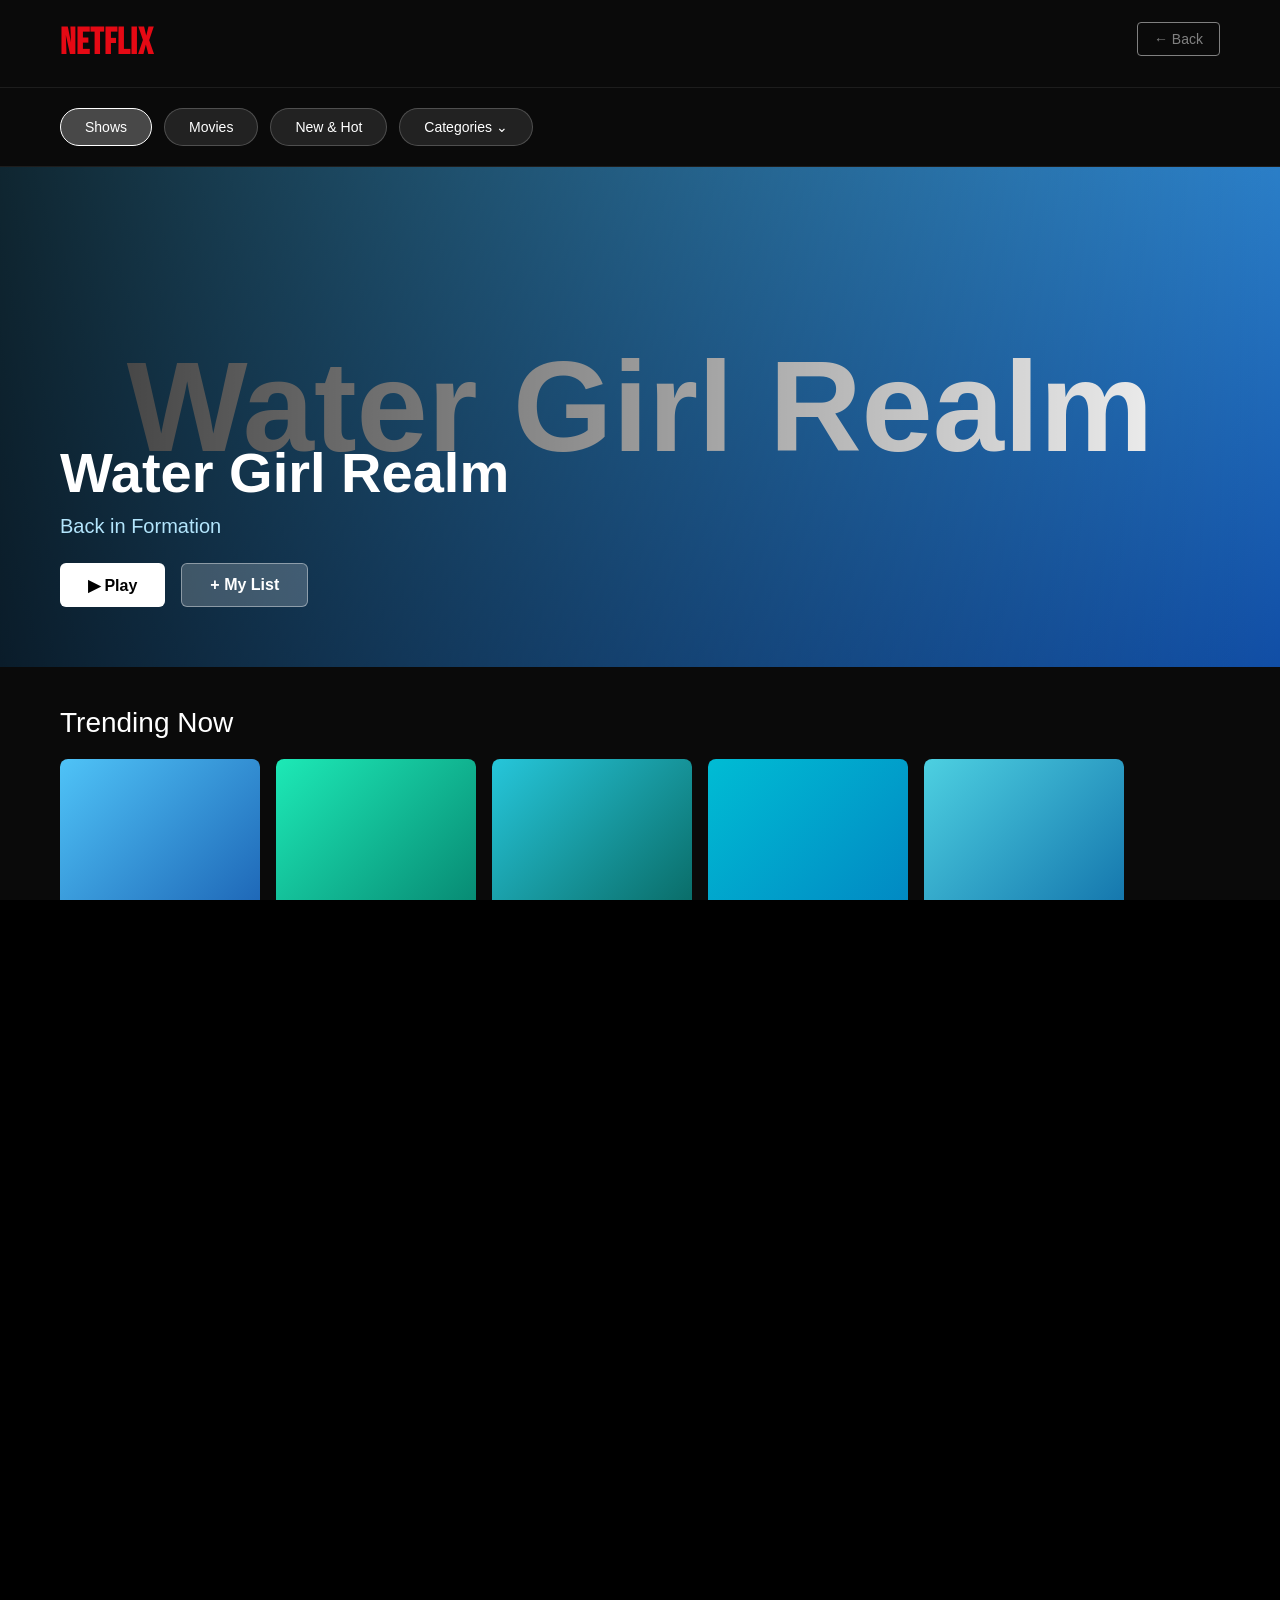
==== nourisher.html @ 28d0dcf1 "Add Nourisher profile page with hero section and three content sections with tiles" ====
<!DOCTYPE html>
<html lang="en">
<head>
    <meta charset="UTF-8">
    <meta name="viewport" content="width=device-width, initial-scale=1.0">
    <title>Netflix - Nourisher</title>
    <link rel="stylesheet" href="styles.css">
    <link rel="preconnect" href="https://fonts.googleapis.com">
    <link rel="preconnect" href="https://fonts.gstatic.com" crossorigin>
    <link href="https://fonts.googleapis.com/css2?family=Netflix+Sans:wght@400;500;700&family=Bebas+Neue&display=swap" rel="stylesheet">
</head>
<body class="nourisher-page">
    <header class="top-bar">
        <div class="logo">NETFLIX</div>
        <button class="back-btn" id="backBtn">← Back</button>
    </header>

    <nav class="nav-tabs">
        <button class="nav-tab active" data-tab="shows">Shows</button>
        <button class="nav-tab" data-tab="movies">Movies</button>
        <button class="nav-tab" data-tab="new">New & Hot</button>
        <button class="nav-tab" data-tab="categories">Categories ⌄</button>
    </nav>

    <!-- Hero Section -->
    <section class="hero-section">
        <div class="hero-image" style="background-image: url('data:image/svg+xml,<svg xmlns=%22http://www.w3.org/2000/svg%22 viewBox=%220 0 1200 600%22><defs><linearGradient id=%22g%22 x1=%220%25%22 y1=%220%25%22 x2=%22100%25%22 y2=%22100%25%22><stop offset=%220%25%22 style=%22stop-color:%234fc3f7;stop-opacity:1%22 /><stop offset=%22100%25%22 style=%22stop-color:%230d47a1;stop-opacity:1%22 /></linearGradient></defs><rect width=%221200%22 height=%22600%22 fill=%22url(%23g)%22/><text x=%22600%22 y=%22300%22 font-size=%22120%22 font-weight=%22bold%22 text-anchor=%22middle%22 dominant-baseline=%22middle%22 fill=%22white%22 font-family=%22Arial%22>Water Girl Realm</text></svg>')">
        </div>
        <div class="hero-overlay">
            <h1 class="hero-title">Water Girl Realm</h1>
            <p class="hero-subtitle">Back in Formation</p>
            <div class="hero-buttons">
                <button class="play-btn">▶ Play</button>
                <button class="list-btn">+ My List</button>
            </div>
        </div>
    </section>

    <!-- Section 1 -->
    <section class="content-section">
        <h2 class="section-title">Trending Now</h2>
        <div class="tiles-scroll">
            <div class="tile" data-message="You've got this! 💪">
                <div class="tile-image" style="background: linear-gradient(135deg, #4fc3f7 0%, #0d47a1 100%);"></div>
                <p class="tile-label">Amazing</p>
            </div>
            <div class="tile" data-message="Keep shining! ✨">
                <div class="tile-image" style="background: linear-gradient(135deg, #1de9b6 0%, #00695c 100%);"></div>
                <p class="tile-label">Wonderful</p>
            </div>
            <div class="tile" data-message="You're a star! ⭐">
                <div class="tile-image" style="background: linear-gradient(135deg, #26c6da 0%, #004d40 100%);"></div>
                <p class="tile-label">Incredible</p>
            </div>
            <div class="tile" data-message="Never give up! 🎯">
                <div class="tile-image" style="background: linear-gradient(135deg, #00bcd4 0%, #0277bd 100%);"></div>
                <p class="tile-label">Unstoppable</p>
            </div>
            <div class="tile" data-message="You're the best! 🏆">
                <div class="tile-image" style="background: linear-gradient(135deg, #4dd0e1 0%, #01579b 100%);"></div>
                <p class="tile-label">Champion</p>
            </div>
        </div>
    </section>

    <!-- Section 2 -->
    <section class="content-section">
        <h2 class="section-title">Water Goddess Collection</h2>
        <div class="tiles-scroll">
            <div class="tile" data-message="Flow like water! 💧">
                <div class="tile-image" style="background: linear-gradient(135deg, #81d4fa 0%, #0288d1 100%);"></div>
                <p class="tile-label">Flow</p>
            </div>
            <div class="tile" data-message="Be flexible! 🌊">
                <div class="tile-image" style="background: linear-gradient(135deg, #b3e5fc 0%, #0277bd 100%);"></div>
                <p class="tile-label">Adaptive</p>
            </div>
            <div class="tile" data-message="Make waves! 🌊">
                <div class="tile-image" style="background: linear-gradient(135deg, #4fc3f7 0%, #01579b 100%);"></div>
                <p class="tile-label">Bold</p>
            </div>
            <div class="tile" data-message="Stay pure! 💎">
                <div class="tile-image" style="background: linear-gradient(135deg, #80deea 0%, #0288d1 100%);"></div>
                <p class="tile-label">Pure</p>
            </div>
            <div class="tile" data-message="Go with the flow! 🌊">
                <div class="tile-image" style="background: linear-gradient(135deg, #4dd0e1 0%, #00838f 100%);"></div>
                <p class="tile-label">Natural</p>
            </div>
        </div>
    </section>

    <!-- Section 3 -->
    <section class="content-section">
        <h2 class="section-title">Exclusive Fan-Favorite</h2>
        <div class="tiles-scroll">
            <div class="tile" data-message="You inspire others! 💫">
                <div class="tile-image" style="background: linear-gradient(135deg, #00bcd4 0%, #004d40 100%);"></div>
                <p class="tile-label">Inspiring</p>
            </div>
            <div class="tile" data-message="Your strength is boundless! 💪">
                <div class="tile-image" style="background: linear-gradient(135deg, #26c6da 0%, #00695c 100%);"></div>
                <p class="tile-label">Strength</p>
            </div>
            <div class="tile" data-message="Change the world! 🌍">
                <div class="tile-image" style="background: linear-gradient(135deg, #80deea 0%, #0288d1 100%);"></div>
                <p class="tile-label">Transform</p>
            </div>
            <div class="tile" data-message="You're divine! 👑">
                <div class="tile-image" style="background: linear-gradient(135deg, #4fc3f7 0%, #0277bd 100%);"></div>
                <p class="tile-label">Royal</p>
            </div>
            <div class="tile" data-message="Keep growing! 🌱">
                <div class="tile-image" style="background: linear-gradient(135deg, #1de9b6 0%, #00695c 100%);"></div>
                <p class="tile-label">Growth</p>
            </div>
        </div>
    </section>

    <!-- Message Modal -->
    <div class="tile-modal" id="tileModal">
        <div class="modal-content">
            <p class="modal-message" id="modalMessage"></p>
            <button class="modal-close" id="modalClose">✕</button>
        </div>
    </div>

    <script src="nourisher.js"></script>
</body>
</html>
---- styles.css ----
* {
    margin: 0;
    padding: 0;
    box-sizing: border-box;
}

.netflix-intro {
    position: fixed;
    inset: 0;
    background-color: #000;
    z-index: 9999;
    display: flex;
    align-items: center;
    justify-content: center;
    animation: introFadeOut 0.8s ease-in 3.2s forwards;
}

.intro-logo {
    font-family: 'Bebas Neue', sans-serif;
    font-size: clamp(80px, 18vw, 220px);
    color: #e50914;
    letter-spacing: 4px;
    display: flex;
    transform: scale(0.3);
    opacity: 0;
    animation: introZoom 2.4s cubic-bezier(0.2, 0.8, 0.2, 1) forwards;
    text-shadow:
        0 0 20px rgba(229, 9, 20, 0.7),
        0 0 60px rgba(229, 9, 20, 0.4);
}

.intro-letter {
    display: inline-block;
    opacity: 0;
    transform: translateY(40px);
    animation: letterDrop 0.5s ease-out forwards;
}

.intro-letter:nth-child(1) { animation-delay: 0.1s; }
.intro-letter:nth-child(2) { animation-delay: 0.2s; }
.intro-letter:nth-child(3) { animation-delay: 0.3s; }
.intro-letter:nth-child(4) { animation-delay: 0.4s; }
.intro-letter:nth-child(5) { animation-delay: 0.5s; }
.intro-letter:nth-child(6) { animation-delay: 0.6s; }
.intro-letter:nth-child(7) { animation-delay: 0.7s; }

@keyframes introZoom {
    0% {
        transform: scale(0.3);
        opacity: 0;
    }
    40% {
        transform: scale(1);
        opacity: 1;
    }
    80% {
        transform: scale(1);
        opacity: 1;
    }
    100% {
        transform: scale(1.4);
        opacity: 0.9;
    }
}

@keyframes letterDrop {
    0% {
        opacity: 0;
        transform: translateY(40px);
    }
    100% {
        opacity: 1;
        transform: translateY(0);
    }
}

@keyframes introFadeOut {
    0% {
        opacity: 1;
        visibility: visible;
    }
    100% {
        opacity: 0;
        visibility: hidden;
    }
}

.netflix-intro.done {
    display: none;
}

.profile-container,
.top-bar {
    opacity: 0;
    animation: contentFadeIn 1s ease-out 3.6s forwards;
}

@keyframes contentFadeIn {
    from { opacity: 0; transform: translateY(10px); }
    to { opacity: 1; transform: translateY(0); }
}

html, body {
    height: 100%;
    background-color: #000;
    color: #fff;
    font-family: 'Netflix Sans', 'Helvetica Neue', Helvetica, Arial, sans-serif;
    overflow-x: hidden;
}

.top-bar {
    padding: 22px 60px;
    border-bottom: 1px solid rgba(255, 255, 255, 0.08);
}

.logo {
    color: #e50914;
    font-family: 'Bebas Neue', sans-serif;
    font-size: 36px;
    font-weight: 700;
    letter-spacing: 1px;
}

.profile-container {
    min-height: calc(100vh - 90px);
    display: flex;
    flex-direction: column;
    align-items: center;
    justify-content: center;
    padding: 40px 20px;
}

.title {
    font-size: 56px;
    font-weight: 400;
    margin-bottom: 50px;
    color: #fff;
    text-align: center;
    letter-spacing: -0.5px;
}

.profiles {
    display: flex;
    gap: 40px;
    flex-wrap: wrap;
    justify-content: center;
    margin-bottom: 60px;
}

.profile {
    display: flex;
    flex-direction: column;
    align-items: center;
    cursor: pointer;
    transition: transform 0.2s ease;
}

.profile-avatar {
    width: 180px;
    height: 180px;
    border-radius: 8px;
    display: flex;
    align-items: center;
    justify-content: center;
    border: 3px solid transparent;
    transition: border-color 0.2s ease, transform 0.2s ease;
    position: relative;
    overflow: hidden;
}

.provider-avatar {
    background: linear-gradient(135deg, #e50914 0%, #b00710 100%);
}

.nourisher-avatar {
    background: linear-gradient(135deg, #1e88e5 0%, #0d47a1 100%);
}

.avatar-letter {
    font-size: 100px;
    font-weight: 700;
    color: #fff;
    text-shadow: 0 4px 12px rgba(0, 0, 0, 0.3);
    font-family: 'Bebas Neue', sans-serif;
}

.profile:hover .profile-avatar {
    border-color: #fff;
    transform: scale(1.02);
}

.profile:hover .profile-name {
    color: #fff;
}

.profile-name {
    margin-top: 18px;
    font-size: 20px;
    color: #808080;
    transition: color 0.2s ease;
    font-weight: 500;
}

.profile-tag {
    margin-top: 8px;
    font-size: 13px;
    font-weight: 700;
    letter-spacing: 1.5px;
    text-transform: uppercase;
    padding: 4px 12px;
    border-radius: 20px;
    opacity: 0.85;
    transition: opacity 0.2s ease, transform 0.2s ease;
}

.profile:hover .profile-tag {
    opacity: 1;
    transform: scale(1.05);
}

.fire-tag {
    color: #ff6b35;
    background: rgba(255, 107, 53, 0.15);
    border: 1px solid rgba(255, 107, 53, 0.4);
}

.water-tag {
    color: #4fc3f7;
    background: rgba(79, 195, 247, 0.15);
    border: 1px solid rgba(79, 195, 247, 0.4);
}

.manage-btn {
    background: transparent;
    border: 1px solid #808080;
    color: #808080;
    padding: 10px 28px;
    font-size: 16px;
    letter-spacing: 2px;
    cursor: pointer;
    transition: color 0.2s ease, border-color 0.2s ease;
    font-family: inherit;
    text-transform: uppercase;
}

.manage-btn:hover {
    color: #fff;
    border-color: #fff;
}

/* ── Provider roast modal ── */

.roast-overlay {
    position: fixed;
    inset: 0;
    background: rgba(0, 0, 0, 0.85);
    z-index: 9998;
    display: flex;
    align-items: center;
    justify-content: center;
    opacity: 0;
    visibility: hidden;
    transition: opacity 0.3s ease, visibility 0.3s ease;
}

.roast-overlay.show {
    opacity: 1;
    visibility: visible;
}

.roast-box {
    background: #1a1a1a;
    border: 2px solid #e50914;
    border-radius: 16px;
    padding: 48px 40px 36px;
    max-width: 480px;
    width: 90%;
    text-align: center;
    display: flex;
    flex-direction: column;
    align-items: center;
    gap: 20px;
    transform: scale(0.5) rotate(-6deg);
    opacity: 0;
    transition: transform 0.5s cubic-bezier(0.34, 1.56, 0.64, 1), opacity 0.4s ease;
}

.roast-overlay.show .roast-box {
    transform: scale(1) rotate(0deg);
    opacity: 1;
}

.roast-emoji {
    font-size: 64px;
    animation: heartbeat 1.2s ease-in-out infinite;
    display: block;
}

@keyframes heartbeat {
    0%, 100% { transform: scale(1) rotate(0deg); }
    25%       { transform: scale(1.2) rotate(-5deg); }
    50%       { transform: scale(1.1) rotate(5deg); }
    75%       { transform: scale(1.25) rotate(-3deg); }
}

.roast-text {
    display: flex;
    flex-direction: column;
    gap: 10px;
}

.roast-line {
    display: block;
    font-size: 26px;
    color: #fff;
    opacity: 0;
    transform: translateY(20px);
    transition: opacity 0.4s ease, transform 0.4s ease;
}

.roast-line strong {
    color: #e50914;
    font-size: 30px;
    display: inline-block;
    animation: none;
}

.roast-overlay.show .roast-line:nth-child(1) {
    opacity: 1; transform: translateY(0);
    transition-delay: 0.4s;
}
.roast-overlay.show .roast-line:nth-child(2) {
    opacity: 1; transform: translateY(0);
    transition-delay: 0.9s;
}
.roast-overlay.show .roast-line:nth-child(3) {
    opacity: 1; transform: translateY(0);
    transition-delay: 1.4s;
}

.roast-overlay.show .roast-line:nth-child(3) strong {
    animation: jiggle 0.5s ease 1.9s both;
}

@keyframes jiggle {
    0%   { transform: rotate(0deg) scale(1); }
    20%  { transform: rotate(-8deg) scale(1.1); }
    40%  { transform: rotate(8deg) scale(1.15); }
    60%  { transform: rotate(-5deg) scale(1.1); }
    80%  { transform: rotate(4deg) scale(1.05); }
    100% { transform: rotate(0deg) scale(1); }
}

.roast-close {
    margin-top: 10px;
    background: #e50914;
    color: #fff;
    border: none;
    padding: 12px 32px;
    font-size: 16px;
    border-radius: 6px;
    cursor: pointer;
    font-family: inherit;
    font-weight: 600;
    opacity: 0;
    transition: opacity 0.4s ease 2.2s, background 0.2s ease;
}

.roast-overlay.show .roast-close {
    opacity: 1;
}

.roast-close:hover {
    background: #b00710;
}

/* ── end roast modal ── */

/* ── Nourisher Page ── */

.nourisher-page {
    background-color: #0a0a0a;
}

.back-btn {
    position: absolute;
    right: 60px;
    top: 22px;
    background: transparent;
    border: 1px solid #808080;
    color: #808080;
    padding: 8px 16px;
    font-size: 14px;
    cursor: pointer;
    border-radius: 4px;
    font-family: inherit;
    transition: color 0.2s ease, border-color 0.2s ease;
}

.back-btn:hover {
    color: #fff;
    border-color: #fff;
}

.nav-tabs {
    display: flex;
    gap: 12px;
    padding: 20px 60px;
    border-bottom: 1px solid rgba(255, 255, 255, 0.08);
    overflow-x: auto;
}

.nav-tab {
    background: rgba(255, 255, 255, 0.1);
    border: 1px solid rgba(255, 255, 255, 0.2);
    color: #fff;
    padding: 10px 24px;
    border-radius: 24px;
    cursor: pointer;
    font-family: inherit;
    font-size: 14px;
    font-weight: 500;
    white-space: nowrap;
    transition: background 0.2s ease, border-color 0.2s ease;
}

.nav-tab:hover {
    background: rgba(255, 255, 255, 0.2);
    border-color: rgba(255, 255, 255, 0.4);
}

.nav-tab.active {
    background: rgba(255, 255, 255, 0.25);
    border-color: #fff;
}

.hero-section {
    position: relative;
    height: 500px;
    margin-bottom: 40px;
    overflow: hidden;
}

.hero-image {
    position: absolute;
    inset: 0;
    background-size: cover;
    background-position: center;
}

.hero-overlay {
    position: absolute;
    inset: 0;
    background: linear-gradient(90deg, rgba(0,0,0,0.8) 0%, rgba(0,0,0,0.4) 50%, transparent 100%);
    display: flex;
    flex-direction: column;
    justify-content: flex-end;
    padding: 60px;
}

.hero-title {
    font-size: 56px;
    font-weight: 700;
    color: #fff;
    margin-bottom: 10px;
}

.hero-subtitle {
    font-size: 20px;
    color: #b3e5fc;
    margin-bottom: 25px;
}

.hero-buttons {
    display: flex;
    gap: 16px;
}

.play-btn, .list-btn {
    padding: 12px 28px;
    font-size: 16px;
    border: none;
    border-radius: 6px;
    cursor: pointer;
    font-family: inherit;
    font-weight: 600;
    transition: opacity 0.2s ease, transform 0.2s ease;
}

.play-btn {
    background: #fff;
    color: #000;
}

.play-btn:hover {
    opacity: 0.8;
    transform: scale(1.02);
}

.list-btn {
    background: rgba(255, 255, 255, 0.2);
    border: 1px solid rgba(255, 255, 255, 0.4);
    color: #fff;
}

.list-btn:hover {
    background: rgba(255, 255, 255, 0.3);
}

.content-section {
    padding: 0 60px 40px;
}

.section-title {
    font-size: 28px;
    font-weight: 500;
    color: #fff;
    margin-bottom: 20px;
}

.tiles-scroll {
    display: flex;
    gap: 16px;
    overflow-x: auto;
    padding-bottom: 10px;
    scroll-behavior: smooth;
}

.tiles-scroll::-webkit-scrollbar {
    height: 4px;
}

.tiles-scroll::-webkit-scrollbar-track {
    background: rgba(255, 255, 255, 0.05);
    border-radius: 2px;
}

.tiles-scroll::-webkit-scrollbar-thumb {
    background: rgba(255, 255, 255, 0.2);
    border-radius: 2px;
}

.tiles-scroll::-webkit-scrollbar-thumb:hover {
    background: rgba(255, 255, 255, 0.4);
}

.tile {
    flex-shrink: 0;
    width: 200px;
    cursor: pointer;
    border-radius: 8px;
    overflow: hidden;
    transition: transform 0.2s ease, box-shadow 0.2s ease;
}

.tile:hover {
    transform: scale(1.05);
    box-shadow: 0 8px 24px rgba(0, 0, 0, 0.6);
}

.tile-image {
    width: 100%;
    aspect-ratio: 9 / 12;
    display: flex;
    align-items: center;
    justify-content: center;
    font-size: 24px;
    color: #fff;
    font-weight: 700;
}

.tile-label {
    padding: 12px 8px;
    background: #1a1a1a;
    color: #fff;
    font-size: 14px;
    font-weight: 500;
    text-align: center;
}

/* Tile Modal */
.tile-modal {
    position: fixed;
    inset: 0;
    background: rgba(0, 0, 0, 0.85);
    z-index: 9998;
    display: flex;
    align-items: center;
    justify-content: center;
    opacity: 0;
    visibility: hidden;
    transition: opacity 0.3s ease, visibility 0.3s ease;
}

.tile-modal.show {
    opacity: 1;
    visibility: visible;
}

.modal-content {
    background: #1a1a1a;
    border: 2px solid #4fc3f7;
    border-radius: 12px;
    padding: 48px 40px;
    max-width: 500px;
    width: 90%;
    text-align: center;
    position: relative;
    transform: scale(0.8);
    opacity: 0;
    transition: transform 0.4s cubic-bezier(0.34, 1.56, 0.64, 1), opacity 0.3s ease;
}

.tile-modal.show .modal-content {
    transform: scale(1);
    opacity: 1;
}

.modal-message {
    font-size: 36px;
    color: #fff;
    animation: messageSlideIn 0.6s ease 0.2s both;
}

@keyframes messageSlideIn {
    from {
        opacity: 0;
        transform: translateY(20px);
    }
    to {
        opacity: 1;
        transform: translateY(0);
    }
}

.modal-close {
    position: absolute;
    top: 16px;
    right: 16px;
    background: transparent;
    border: none;
    color: #4fc3f7;
    font-size: 28px;
    cursor: pointer;
    transition: transform 0.2s ease;
}

.modal-close:hover {
    transform: rotate(90deg);
}

/* ── end nourisher page ── */

@media (max-width: 600px) {
    .title {
        font-size: 36px;
        margin-bottom: 36px;
    }

    .profiles {
        gap: 24px;
    }

    .profile-avatar {
        width: 120px;
        height: 120px;
    }

    .avatar-letter {
        font-size: 70px;
    }

    .profile-name {
        font-size: 16px;
    }

    .top-bar {
        padding: 16px 24px;
    }

    .logo {
        font-size: 28px;
    }
}
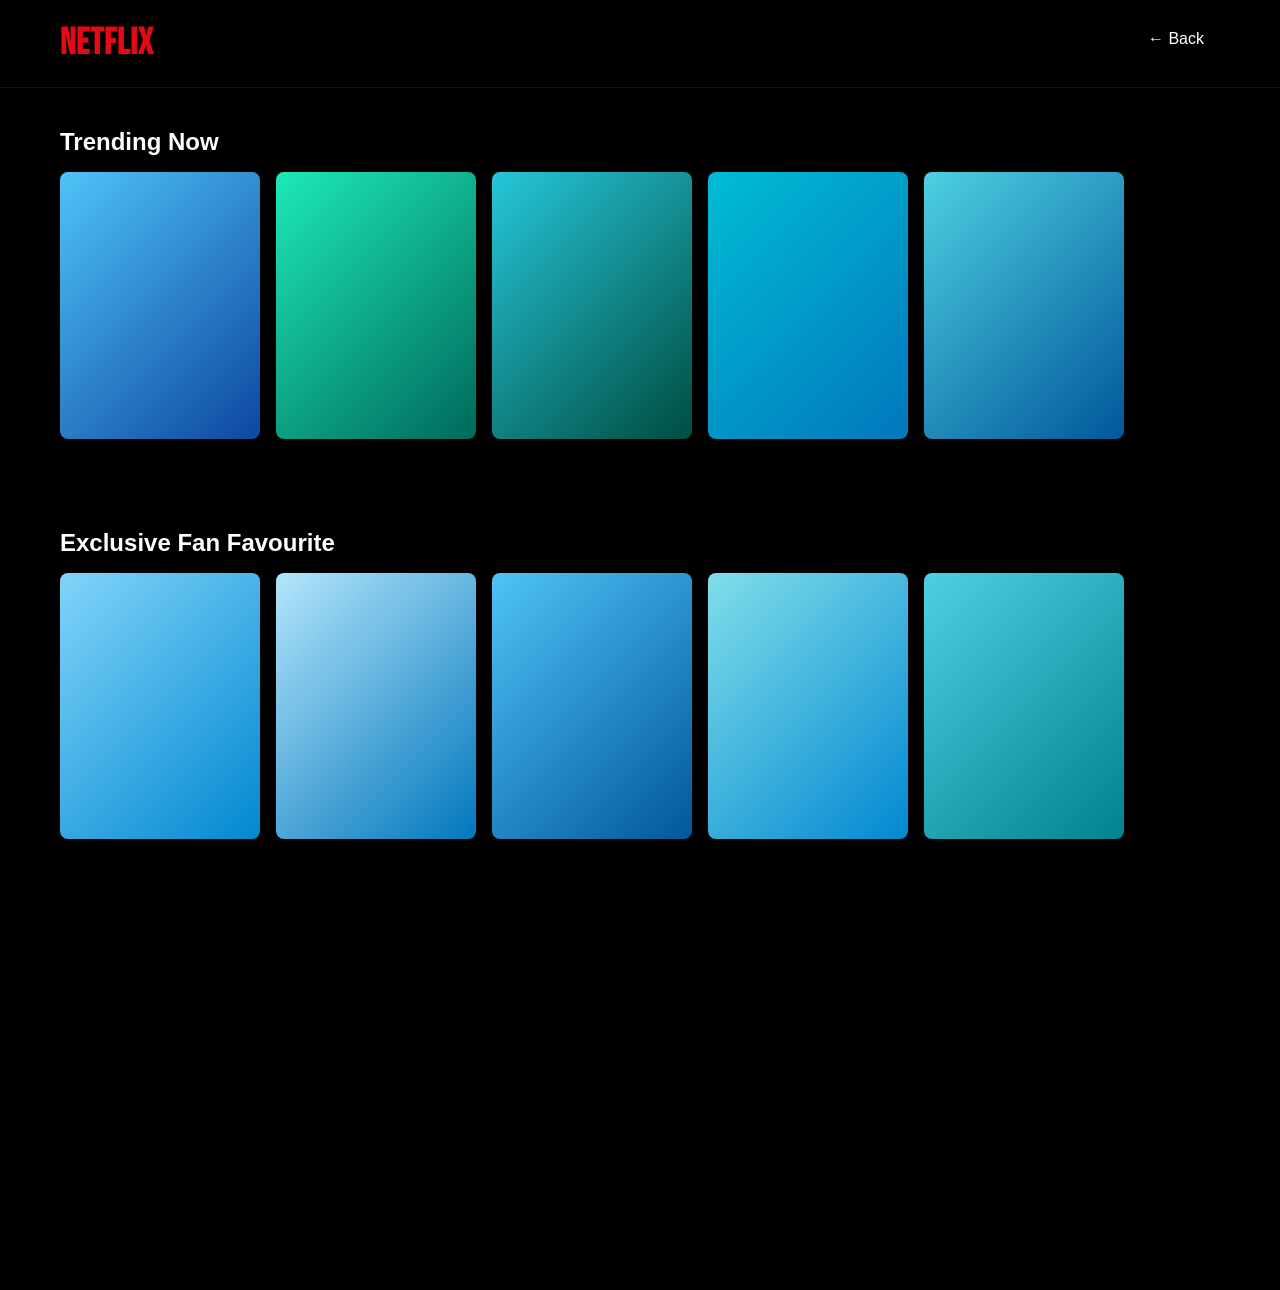
==== commit ad821fb0: "Redesign Nourisher page: remove hero section, simplify to three sections (Trending Now, Exclusive Fa" ====
--- a/nourisher.html
+++ b/nourisher.html
@@ -15,104 +15,68 @@
         <button class="back-btn" id="backBtn">← Back</button>
     </header>
 
-    <nav class="nav-tabs">
-        <button class="nav-tab active" data-tab="shows">Shows</button>
-        <button class="nav-tab" data-tab="movies">Movies</button>
-        <button class="nav-tab" data-tab="new">New & Hot</button>
-        <button class="nav-tab" data-tab="categories">Categories ⌄</button>
-    </nav>
-
-    <!-- Hero Section -->
-    <section class="hero-section">
-        <div class="hero-image" style="background-image: url('data:image/svg+xml,<svg xmlns=%22http://www.w3.org/2000/svg%22 viewBox=%220 0 1200 600%22><defs><linearGradient id=%22g%22 x1=%220%25%22 y1=%220%25%22 x2=%22100%25%22 y2=%22100%25%22><stop offset=%220%25%22 style=%22stop-color:%234fc3f7;stop-opacity:1%22 /><stop offset=%22100%25%22 style=%22stop-color:%230d47a1;stop-opacity:1%22 /></linearGradient></defs><rect width=%221200%22 height=%22600%22 fill=%22url(%23g)%22/><text x=%22600%22 y=%22300%22 font-size=%22120%22 font-weight=%22bold%22 text-anchor=%22middle%22 dominant-baseline=%22middle%22 fill=%22white%22 font-family=%22Arial%22>Water Girl Realm</text></svg>')">
-        </div>
-        <div class="hero-overlay">
-            <h1 class="hero-title">Water Girl Realm</h1>
-            <p class="hero-subtitle">Back in Formation</p>
-            <div class="hero-buttons">
-                <button class="play-btn">▶ Play</button>
-                <button class="list-btn">+ My List</button>
+    <!-- Section 1: Trending Now -->
+    <section class="content-section">
+        <h2 class="section-title">Trending Now</h2>
+        <div class="tiles-scroll">
+            <div class="tile" data-message="Tile 1 message">
+                <div class="tile-image" style="background: linear-gradient(135deg, #4fc3f7 0%, #0d47a1 100%);"></div>
+            </div>
+            <div class="tile" data-message="Tile 2 message">
+                <div class="tile-image" style="background: linear-gradient(135deg, #1de9b6 0%, #00695c 100%);"></div>
+            </div>
+            <div class="tile" data-message="Tile 3 message">
+                <div class="tile-image" style="background: linear-gradient(135deg, #26c6da 0%, #004d40 100%);"></div>
+            </div>
+            <div class="tile" data-message="Tile 4 message">
+                <div class="tile-image" style="background: linear-gradient(135deg, #00bcd4 0%, #0277bd 100%);"></div>
+            </div>
+            <div class="tile" data-message="Tile 5 message">
+                <div class="tile-image" style="background: linear-gradient(135deg, #4dd0e1 0%, #01579b 100%);"></div>
             </div>
         </div>
     </section>
 
-    <!-- Section 1 -->
+    <!-- Section 2: Exclusive Fan Favourite -->
     <section class="content-section">
-        <h2 class="section-title">Trending Now</h2>
+        <h2 class="section-title">Exclusive Fan Favourite</h2>
         <div class="tiles-scroll">
-            <div class="tile" data-message="You've got this! 💪">
-                <div class="tile-image" style="background: linear-gradient(135deg, #4fc3f7 0%, #0d47a1 100%);"></div>
-                <p class="tile-label">Amazing</p>
+            <div class="tile" data-message="Tile 6 message">
+                <div class="tile-image" style="background: linear-gradient(135deg, #81d4fa 0%, #0288d1 100%);"></div>
             </div>
-            <div class="tile" data-message="Keep shining! ✨">
-                <div class="tile-image" style="background: linear-gradient(135deg, #1de9b6 0%, #00695c 100%);"></div>
-                <p class="tile-label">Wonderful</p>
+            <div class="tile" data-message="Tile 7 message">
+                <div class="tile-image" style="background: linear-gradient(135deg, #b3e5fc 0%, #0277bd 100%);"></div>
             </div>
-            <div class="tile" data-message="You're a star! ⭐">
-                <div class="tile-image" style="background: linear-gradient(135deg, #26c6da 0%, #004d40 100%);"></div>
-                <p class="tile-label">Incredible</p>
+            <div class="tile" data-message="Tile 8 message">
+                <div class="tile-image" style="background: linear-gradient(135deg, #4fc3f7 0%, #01579b 100%);"></div>
             </div>
-            <div class="tile" data-message="Never give up! 🎯">
-                <div class="tile-image" style="background: linear-gradient(135deg, #00bcd4 0%, #0277bd 100%);"></div>
-                <p class="tile-label">Unstoppable</p>
+            <div class="tile" data-message="Tile 9 message">
+                <div class="tile-image" style="background: linear-gradient(135deg, #80deea 0%, #0288d1 100%);"></div>
             </div>
-            <div class="tile" data-message="You're the best! 🏆">
-                <div class="tile-image" style="background: linear-gradient(135deg, #4dd0e1 0%, #01579b 100%);"></div>
-                <p class="tile-label">Champion</p>
+            <div class="tile" data-message="Tile 10 message">
+                <div class="tile-image" style="background: linear-gradient(135deg, #4dd0e1 0%, #00838f 100%);"></div>
             </div>
         </div>
     </section>
 
-    <!-- Section 2 -->
+    <!-- Section 3: Top 5 -->
     <section class="content-section">
-        <h2 class="section-title">Water Goddess Collection</h2>
+        <h2 class="section-title">Top 5</h2>
         <div class="tiles-scroll">
-            <div class="tile" data-message="Flow like water! 💧">
-                <div class="tile-image" style="background: linear-gradient(135deg, #81d4fa 0%, #0288d1 100%);"></div>
-                <p class="tile-label">Flow</p>
+            <div class="tile" data-message="Tile 11 message">
+                <div class="tile-image" style="background: linear-gradient(135deg, #00bcd4 0%, #004d40 100%);"></div>
             </div>
-            <div class="tile" data-message="Be flexible! 🌊">
-                <div class="tile-image" style="background: linear-gradient(135deg, #b3e5fc 0%, #0277bd 100%);"></div>
-                <p class="tile-label">Adaptive</p>
+            <div class="tile" data-message="Tile 12 message">
+                <div class="tile-image" style="background: linear-gradient(135deg, #26c6da 0%, #00695c 100%);"></div>
             </div>
-            <div class="tile" data-message="Make waves! 🌊">
-                <div class="tile-image" style="background: linear-gradient(135deg, #4fc3f7 0%, #01579b 100%);"></div>
-                <p class="tile-label">Bold</p>
+            <div class="tile" data-message="Tile 13 message">
+                <div class="tile-image" style="background: linear-gradient(135deg, #80deea 0%, #0288d1 100%);"></div>
             </div>
-            <div class="tile" data-message="Stay pure! 💎">
-                <div class="tile-image" style="background: linear-gradient(135deg, #80deea 0%, #0288d1 100%);"></div>
-                <p class="tile-label">Pure</p>
+            <div class="tile" data-message="Tile 14 message">
+                <div class="tile-image" style="background: linear-gradient(135deg, #4fc3f7 0%, #0277bd 100%);"></div>
             </div>
-            <div class="tile" data-message="Go with the flow! 🌊">
-                <div class="tile-image" style="background: linear-gradient(135deg, #4dd0e1 0%, #00838f 100%);"></div>
-                <p class="tile-label">Natural</p>
-            </div>
-        </div>
-    </section>
-
-    <!-- Section 3 -->
-    <section class="content-section">
-        <h2 class="section-title">Exclusive Fan-Favorite</h2>
-        <div class="tiles-scroll">
-            <div class="tile" data-message="You inspire others! 💫">
-                <div class="tile-image" style="background: linear-gradient(135deg, #00bcd4 0%, #004d40 100%);"></div>
-                <p class="tile-label">Inspiring</p>
-            </div>
-            <div class="tile" data-message="Your strength is boundless! 💪">
-                <div class="tile-image" style="background: linear-gradient(135deg, #26c6da 0%, #00695c 100%);"></div>
-                <p class="tile-label">Strength</p>
-            </div>
-            <div class="tile" data-message="Change the world! 🌍">
-                <div class="tile-image" style="background: linear-gradient(135deg, #80deea 0%, #0288d1 100%);"></div>
-                <p class="tile-label">Transform</p>
-            </div>
-            <div class="tile" data-message="You're divine! 👑">
-                <div class="tile-image" style="background: linear-gradient(135deg, #4fc3f7 0%, #0277bd 100%);"></div>
-                <p class="tile-label">Royal</p>
-            </div>
-            <div class="tile" data-message="Keep growing! 🌱">
+            <div class="tile" data-message="Tile 15 message">
                 <div class="tile-image" style="background: linear-gradient(135deg, #1de9b6 0%, #00695c 100%);"></div>
-                <p class="tile-label">Growth</p>
             </div>
         </div>
     </section>
@@ -128,3 +92,4 @@
     <script src="nourisher.js"></script>
 </body>
 </html>
+
--- a/styles.css
+++ b/styles.css
@@ -379,7 +379,7 @@
 /* ── Nourisher Page ── */
 
 .nourisher-page {
-    background-color: #0a0a0a;
+    background-color: #000;
 }
 
 .back-btn {
@@ -387,135 +387,29 @@
     right: 60px;
     top: 22px;
     background: transparent;
-    border: 1px solid #808080;
-    color: #808080;
+    border: none;
+    color: #fff;
     padding: 8px 16px;
-    font-size: 14px;
-    cursor: pointer;
-    border-radius: 4px;
-    font-family: inherit;
-    transition: color 0.2s ease, border-color 0.2s ease;
-}
-
-.back-btn:hover {
-    color: #fff;
-    border-color: #fff;
-}
-
-.nav-tabs {
-    display: flex;
-    gap: 12px;
-    padding: 20px 60px;
-    border-bottom: 1px solid rgba(255, 255, 255, 0.08);
-    overflow-x: auto;
-}
-
-.nav-tab {
-    background: rgba(255, 255, 255, 0.1);
-    border: 1px solid rgba(255, 255, 255, 0.2);
-    color: #fff;
-    padding: 10px 24px;
-    border-radius: 24px;
+    font-size: 16px;
     cursor: pointer;
     font-family: inherit;
-    font-size: 14px;
     font-weight: 500;
-    white-space: nowrap;
-    transition: background 0.2s ease, border-color 0.2s ease;
-}
-
-.nav-tab:hover {
-    background: rgba(255, 255, 255, 0.2);
-    border-color: rgba(255, 255, 255, 0.4);
-}
-
-.nav-tab.active {
-    background: rgba(255, 255, 255, 0.25);
-    border-color: #fff;
-}
-
-.hero-section {
-    position: relative;
-    height: 500px;
-    margin-bottom: 40px;
-    overflow: hidden;
-}
-
-.hero-image {
-    position: absolute;
-    inset: 0;
-    background-size: cover;
-    background-position: center;
-}
-
-.hero-overlay {
-    position: absolute;
-    inset: 0;
-    background: linear-gradient(90deg, rgba(0,0,0,0.8) 0%, rgba(0,0,0,0.4) 50%, transparent 100%);
-    display: flex;
-    flex-direction: column;
-    justify-content: flex-end;
-    padding: 60px;
-}
-
-.hero-title {
-    font-size: 56px;
-    font-weight: 700;
-    color: #fff;
-    margin-bottom: 10px;
-}
-
-.hero-subtitle {
-    font-size: 20px;
-    color: #b3e5fc;
-    margin-bottom: 25px;
-}
-
-.hero-buttons {
-    display: flex;
-    gap: 16px;
-}
-
-.play-btn, .list-btn {
-    padding: 12px 28px;
-    font-size: 16px;
-    border: none;
-    border-radius: 6px;
-    cursor: pointer;
-    font-family: inherit;
+    transition: opacity 0.2s ease;
+}
+
+.back-btn:hover {
+    opacity: 0.7;
+}
+
+.content-section {
+    padding: 40px 60px;
+}
+
+.section-title {
+    font-size: 24px;
     font-weight: 600;
-    transition: opacity 0.2s ease, transform 0.2s ease;
-}
-
-.play-btn {
-    background: #fff;
-    color: #000;
-}
-
-.play-btn:hover {
-    opacity: 0.8;
-    transform: scale(1.02);
-}
-
-.list-btn {
-    background: rgba(255, 255, 255, 0.2);
-    border: 1px solid rgba(255, 255, 255, 0.4);
-    color: #fff;
-}
-
-.list-btn:hover {
-    background: rgba(255, 255, 255, 0.3);
-}
-
-.content-section {
-    padding: 0 60px 40px;
-}
-
-.section-title {
-    font-size: 28px;
-    font-weight: 500;
-    color: #fff;
-    margin-bottom: 20px;
+    color: #fff;
+    margin-bottom: 16px;
 }
 
 .tiles-scroll {
@@ -567,15 +461,6 @@
     font-size: 24px;
     color: #fff;
     font-weight: 700;
-}
-
-.tile-label {
-    padding: 12px 8px;
-    background: #1a1a1a;
-    color: #fff;
-    font-size: 14px;
-    font-weight: 500;
-    text-align: center;
 }
 
 /* Tile Modal */
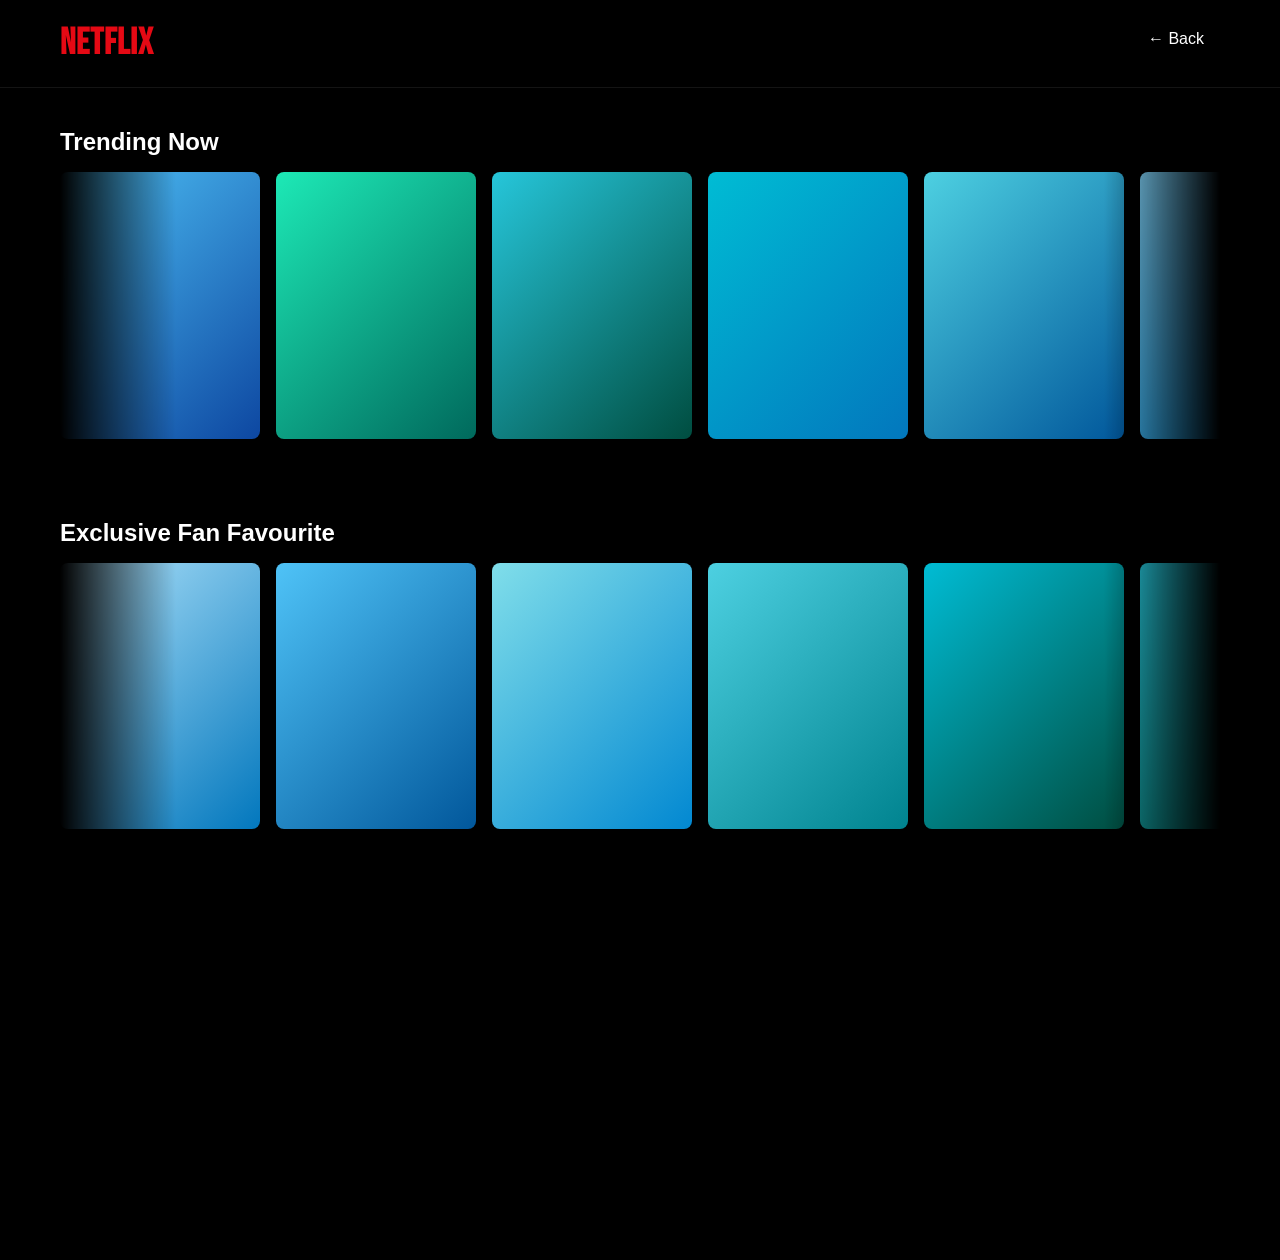
==== commit 23c78bb8: "Add infinite scrolling animation with 6 repeating tiles per section" ====
--- a/nourisher.html
+++ b/nourisher.html
@@ -18,21 +18,45 @@
     <!-- Section 1: Trending Now -->
     <section class="content-section">
         <h2 class="section-title">Trending Now</h2>
-        <div class="tiles-scroll">
-            <div class="tile" data-message="Tile 1 message">
-                <div class="tile-image" style="background: linear-gradient(135deg, #4fc3f7 0%, #0d47a1 100%);"></div>
-            </div>
-            <div class="tile" data-message="Tile 2 message">
-                <div class="tile-image" style="background: linear-gradient(135deg, #1de9b6 0%, #00695c 100%);"></div>
-            </div>
-            <div class="tile" data-message="Tile 3 message">
-                <div class="tile-image" style="background: linear-gradient(135deg, #26c6da 0%, #004d40 100%);"></div>
-            </div>
-            <div class="tile" data-message="Tile 4 message">
-                <div class="tile-image" style="background: linear-gradient(135deg, #00bcd4 0%, #0277bd 100%);"></div>
-            </div>
-            <div class="tile" data-message="Tile 5 message">
-                <div class="tile-image" style="background: linear-gradient(135deg, #4dd0e1 0%, #01579b 100%);"></div>
+        <div class="scroll-container">
+            <div class="tiles-scroll">
+                <div class="tile" data-message="Tile 1 message">
+                    <div class="tile-image" style="background: linear-gradient(135deg, #4fc3f7 0%, #0d47a1 100%);"></div>
+                </div>
+                <div class="tile" data-message="Tile 2 message">
+                    <div class="tile-image" style="background: linear-gradient(135deg, #1de9b6 0%, #00695c 100%);"></div>
+                </div>
+                <div class="tile" data-message="Tile 3 message">
+                    <div class="tile-image" style="background: linear-gradient(135deg, #26c6da 0%, #004d40 100%);"></div>
+                </div>
+                <div class="tile" data-message="Tile 4 message">
+                    <div class="tile-image" style="background: linear-gradient(135deg, #00bcd4 0%, #0277bd 100%);"></div>
+                </div>
+                <div class="tile" data-message="Tile 5 message">
+                    <div class="tile-image" style="background: linear-gradient(135deg, #4dd0e1 0%, #01579b 100%);"></div>
+                </div>
+                <div class="tile" data-message="Tile 6 message">
+                    <div class="tile-image" style="background: linear-gradient(135deg, #81d4fa 0%, #0288d1 100%);"></div>
+                </div>
+                <!-- Duplicate for infinite scroll -->
+                <div class="tile" data-message="Tile 1 message">
+                    <div class="tile-image" style="background: linear-gradient(135deg, #4fc3f7 0%, #0d47a1 100%);"></div>
+                </div>
+                <div class="tile" data-message="Tile 2 message">
+                    <div class="tile-image" style="background: linear-gradient(135deg, #1de9b6 0%, #00695c 100%);"></div>
+                </div>
+                <div class="tile" data-message="Tile 3 message">
+                    <div class="tile-image" style="background: linear-gradient(135deg, #26c6da 0%, #004d40 100%);"></div>
+                </div>
+                <div class="tile" data-message="Tile 4 message">
+                    <div class="tile-image" style="background: linear-gradient(135deg, #00bcd4 0%, #0277bd 100%);"></div>
+                </div>
+                <div class="tile" data-message="Tile 5 message">
+                    <div class="tile-image" style="background: linear-gradient(135deg, #4dd0e1 0%, #01579b 100%);"></div>
+                </div>
+                <div class="tile" data-message="Tile 6 message">
+                    <div class="tile-image" style="background: linear-gradient(135deg, #81d4fa 0%, #0288d1 100%);"></div>
+                </div>
             </div>
         </div>
     </section>
@@ -40,21 +64,45 @@
     <!-- Section 2: Exclusive Fan Favourite -->
     <section class="content-section">
         <h2 class="section-title">Exclusive Fan Favourite</h2>
-        <div class="tiles-scroll">
-            <div class="tile" data-message="Tile 6 message">
-                <div class="tile-image" style="background: linear-gradient(135deg, #81d4fa 0%, #0288d1 100%);"></div>
-            </div>
-            <div class="tile" data-message="Tile 7 message">
-                <div class="tile-image" style="background: linear-gradient(135deg, #b3e5fc 0%, #0277bd 100%);"></div>
-            </div>
-            <div class="tile" data-message="Tile 8 message">
-                <div class="tile-image" style="background: linear-gradient(135deg, #4fc3f7 0%, #01579b 100%);"></div>
-            </div>
-            <div class="tile" data-message="Tile 9 message">
-                <div class="tile-image" style="background: linear-gradient(135deg, #80deea 0%, #0288d1 100%);"></div>
-            </div>
-            <div class="tile" data-message="Tile 10 message">
-                <div class="tile-image" style="background: linear-gradient(135deg, #4dd0e1 0%, #00838f 100%);"></div>
+        <div class="scroll-container">
+            <div class="tiles-scroll">
+                <div class="tile" data-message="Tile 7 message">
+                    <div class="tile-image" style="background: linear-gradient(135deg, #b3e5fc 0%, #0277bd 100%);"></div>
+                </div>
+                <div class="tile" data-message="Tile 8 message">
+                    <div class="tile-image" style="background: linear-gradient(135deg, #4fc3f7 0%, #01579b 100%);"></div>
+                </div>
+                <div class="tile" data-message="Tile 9 message">
+                    <div class="tile-image" style="background: linear-gradient(135deg, #80deea 0%, #0288d1 100%);"></div>
+                </div>
+                <div class="tile" data-message="Tile 10 message">
+                    <div class="tile-image" style="background: linear-gradient(135deg, #4dd0e1 0%, #00838f 100%);"></div>
+                </div>
+                <div class="tile" data-message="Tile 11 message">
+                    <div class="tile-image" style="background: linear-gradient(135deg, #00bcd4 0%, #004d40 100%);"></div>
+                </div>
+                <div class="tile" data-message="Tile 12 message">
+                    <div class="tile-image" style="background: linear-gradient(135deg, #26c6da 0%, #00695c 100%);"></div>
+                </div>
+                <!-- Duplicate for infinite scroll -->
+                <div class="tile" data-message="Tile 7 message">
+                    <div class="tile-image" style="background: linear-gradient(135deg, #b3e5fc 0%, #0277bd 100%);"></div>
+                </div>
+                <div class="tile" data-message="Tile 8 message">
+                    <div class="tile-image" style="background: linear-gradient(135deg, #4fc3f7 0%, #01579b 100%);"></div>
+                </div>
+                <div class="tile" data-message="Tile 9 message">
+                    <div class="tile-image" style="background: linear-gradient(135deg, #80deea 0%, #0288d1 100%);"></div>
+                </div>
+                <div class="tile" data-message="Tile 10 message">
+                    <div class="tile-image" style="background: linear-gradient(135deg, #4dd0e1 0%, #00838f 100%);"></div>
+                </div>
+                <div class="tile" data-message="Tile 11 message">
+                    <div class="tile-image" style="background: linear-gradient(135deg, #00bcd4 0%, #004d40 100%);"></div>
+                </div>
+                <div class="tile" data-message="Tile 12 message">
+                    <div class="tile-image" style="background: linear-gradient(135deg, #26c6da 0%, #00695c 100%);"></div>
+                </div>
             </div>
         </div>
     </section>
@@ -62,21 +110,45 @@
     <!-- Section 3: Top 5 -->
     <section class="content-section">
         <h2 class="section-title">Top 5</h2>
-        <div class="tiles-scroll">
-            <div class="tile" data-message="Tile 11 message">
-                <div class="tile-image" style="background: linear-gradient(135deg, #00bcd4 0%, #004d40 100%);"></div>
-            </div>
-            <div class="tile" data-message="Tile 12 message">
-                <div class="tile-image" style="background: linear-gradient(135deg, #26c6da 0%, #00695c 100%);"></div>
-            </div>
-            <div class="tile" data-message="Tile 13 message">
-                <div class="tile-image" style="background: linear-gradient(135deg, #80deea 0%, #0288d1 100%);"></div>
-            </div>
-            <div class="tile" data-message="Tile 14 message">
-                <div class="tile-image" style="background: linear-gradient(135deg, #4fc3f7 0%, #0277bd 100%);"></div>
-            </div>
-            <div class="tile" data-message="Tile 15 message">
-                <div class="tile-image" style="background: linear-gradient(135deg, #1de9b6 0%, #00695c 100%);"></div>
+        <div class="scroll-container">
+            <div class="tiles-scroll">
+                <div class="tile" data-message="Tile 13 message">
+                    <div class="tile-image" style="background: linear-gradient(135deg, #80deea 0%, #0288d1 100%);"></div>
+                </div>
+                <div class="tile" data-message="Tile 14 message">
+                    <div class="tile-image" style="background: linear-gradient(135deg, #4fc3f7 0%, #0277bd 100%);"></div>
+                </div>
+                <div class="tile" data-message="Tile 15 message">
+                    <div class="tile-image" style="background: linear-gradient(135deg, #1de9b6 0%, #00695c 100%);"></div>
+                </div>
+                <div class="tile" data-message="Tile 16 message">
+                    <div class="tile-image" style="background: linear-gradient(135deg, #00bcd4 0%, #004d40 100%);"></div>
+                </div>
+                <div class="tile" data-message="Tile 17 message">
+                    <div class="tile-image" style="background: linear-gradient(135deg, #26c6da 0%, #00695c 100%);"></div>
+                </div>
+                <div class="tile" data-message="Tile 18 message">
+                    <div class="tile-image" style="background: linear-gradient(135deg, #81d4fa 0%, #0288d1 100%);"></div>
+                </div>
+                <!-- Duplicate for infinite scroll -->
+                <div class="tile" data-message="Tile 13 message">
+                    <div class="tile-image" style="background: linear-gradient(135deg, #80deea 0%, #0288d1 100%);"></div>
+                </div>
+                <div class="tile" data-message="Tile 14 message">
+                    <div class="tile-image" style="background: linear-gradient(135deg, #4fc3f7 0%, #0277bd 100%);"></div>
+                </div>
+                <div class="tile" data-message="Tile 15 message">
+                    <div class="tile-image" style="background: linear-gradient(135deg, #1de9b6 0%, #00695c 100%);"></div>
+                </div>
+                <div class="tile" data-message="Tile 16 message">
+                    <div class="tile-image" style="background: linear-gradient(135deg, #00bcd4 0%, #004d40 100%);"></div>
+                </div>
+                <div class="tile" data-message="Tile 17 message">
+                    <div class="tile-image" style="background: linear-gradient(135deg, #26c6da 0%, #00695c 100%);"></div>
+                </div>
+                <div class="tile" data-message="Tile 18 message">
+                    <div class="tile-image" style="background: linear-gradient(135deg, #81d4fa 0%, #0288d1 100%);"></div>
+                </div>
             </div>
         </div>
     </section>
--- a/styles.css
+++ b/styles.css
@@ -412,30 +412,17 @@
     margin-bottom: 16px;
 }
 
+.scroll-container {
+    width: 100%;
+    overflow: hidden;
+    mask-image: linear-gradient(90deg, transparent 0%, black 10%, black 90%, transparent 100%);
+    -webkit-mask-image: linear-gradient(90deg, transparent 0%, black 10%, black 90%, transparent 100%);
+}
+
 .tiles-scroll {
     display: flex;
     gap: 16px;
-    overflow-x: auto;
-    padding-bottom: 10px;
-    scroll-behavior: smooth;
-}
-
-.tiles-scroll::-webkit-scrollbar {
-    height: 4px;
-}
-
-.tiles-scroll::-webkit-scrollbar-track {
-    background: rgba(255, 255, 255, 0.05);
-    border-radius: 2px;
-}
-
-.tiles-scroll::-webkit-scrollbar-thumb {
-    background: rgba(255, 255, 255, 0.2);
-    border-radius: 2px;
-}
-
-.tiles-scroll::-webkit-scrollbar-thumb:hover {
-    background: rgba(255, 255, 255, 0.4);
+    animation: scroll-left 40s linear infinite;
 }
 
 .tile {
@@ -518,6 +505,15 @@
     }
 }
 
+@keyframes scroll-left {
+    0% {
+        transform: translateX(0);
+    }
+    100% {
+        transform: translateX(calc(-200px * 6 - 96px));
+    }
+}
+
 .modal-close {
     position: absolute;
     top: 16px;
